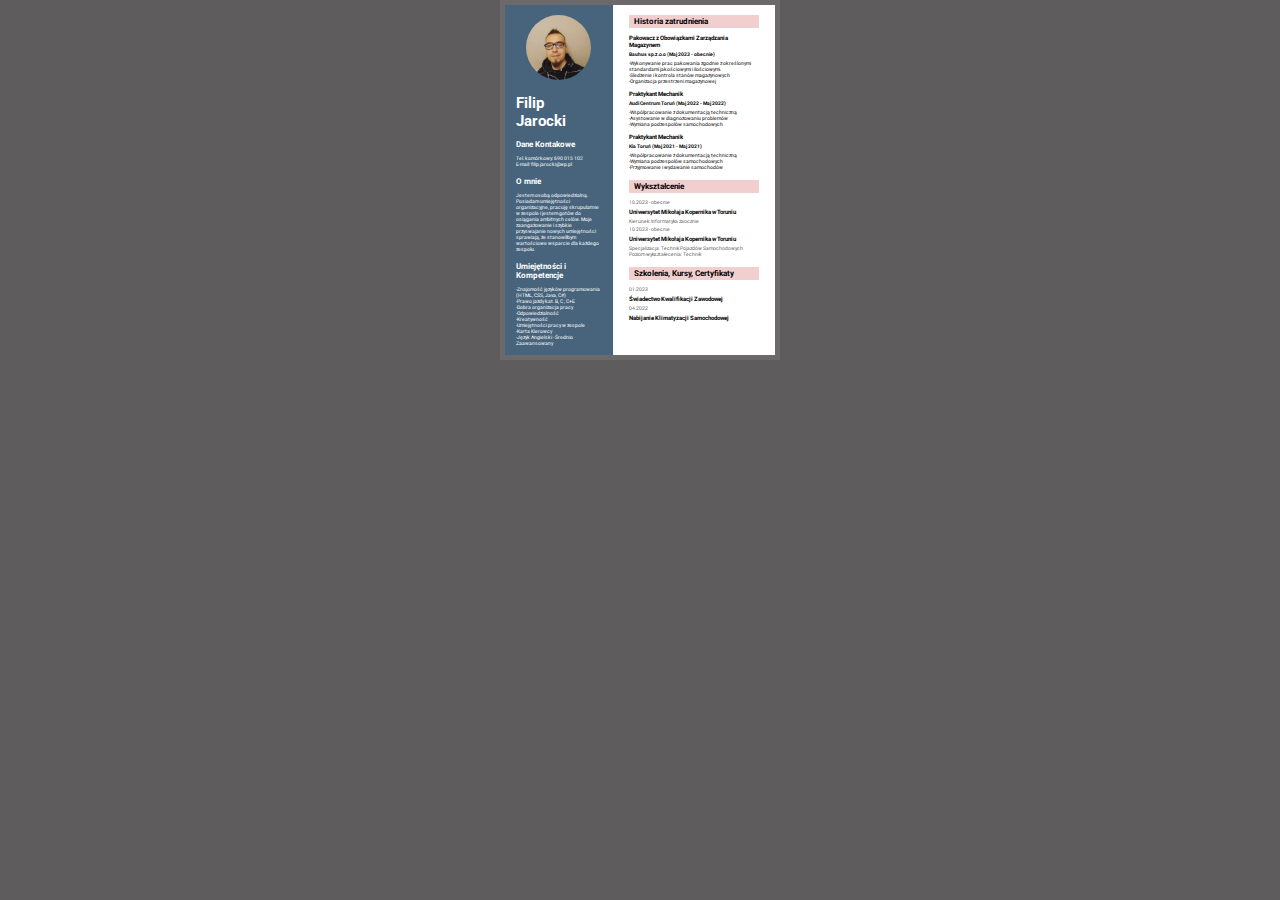
==== CV/index.html @ 524d9a41 "Add my CV" ====
<!DOCTYPE html>
<html lang="en">
  <head>
    <meta charset="UTF-8" />
    <meta name="viewport" content="width=device-width, initial-scale=1.0" />
    <title>Filip Jarocki</title>
    <link rel="stylesheet" href="style.css" />
    <link rel="preconnect" href="https://fonts.googleapis.com" />
    <link rel="preconnect" href="https://fonts.gstatic.com" crossorigin />
    <link rel="preconnect" href="https://fonts.googleapis.com">
<link rel="preconnect" href="https://fonts.gstatic.com" crossorigin>
<link href="https://fonts.googleapis.com/css2?family=Roboto:wght@100;300;700&display=swap" rel="stylesheet">
  </head>
  <body>
    <div id="container">
      <div id="left">
        <div class="col">
          <img id="profile" src="./grafika/zdjecie1.jpg" alt="obrazek" />

          <div id="name">
            <h5>Filip</h5>
            <h5>Jarocki</h5>
          </div>

          <p class="BigText">Dane Kontakowe</p>
          <div class="opis">
            <p>Tel. komórkowy: 690 015 102</p>
            <p>E-mail: filip.jarocki@wp.pl</p>
          </div>

          <p class="BigText">O mnie</p>
          <div class="opis">
            <p>
              Jestem osobą odpowiedzialną. Posiadam umiejętności organizacyjne,
              pracuję skrupulatnie w zespole i jestem gotów do osiągania
              ambitnych celów. Moje zaangażowanie i szybkie przyswajanie nowych
              umiejętności sprawiają, że stanowiłbym wartościowe wsparcie dla
              każdego zespołu.
            </p>
          </div>
          <p class="BigText">Umiejętności i Kompetencje</p>
          <div class="opis">
            <p>-Znajomość języków programowania (HTML, CSS, Java, C#)</p>
            <p>-Prawo jazdy kat. B, C , C+E</p>
            <p>-Dobra organizacja pracy</p>
            <p>-Odpowiedzialność</p>
            <p>-Kreatywność</p>
            <p>-Umiejętności pracy w zespole</p>
            <p>-Karta Kierowcy</p>
            <p>-Język Angielski - Średnio Zaawansowany</p>
          </div>
        </div>
      </div>

      <div id="right">

        <div class="col">

            <p class="BigText">Historia zatrudnienia</p>
          <div class="opis">
            <p class="stanowisko">Pakowacz z Obowiązkami Zarządzania
                Magazynem</p>
            <p class="firma">Bauhus sp.z.o.o (Maj 2023 - obecnie)</p>
            <p>-Wykonywanie prac pakowania zgodnie z określonymi
                standardami jakościowymi i ilościowymi.</p>
            <p>-Sledzenie i kontrola stanów magazynowych
            </p>
            <p>-Organizacja przestrzeni magazynowej</p>
          </div>

          <div class="opis">
            <p class="stanowisko">Praktykant Mechanik</p>
            <p class="firma">Audi Centrum Toruń (Maj 2022 - Maj 2022)</p>
            <p>-Współpracowanie z dokumentacją techniczną</p>
            <p>-Asystowanie w diagnozowaniu problemów</p>
            <p>-Wymiana podzespołów samochodowych</p>
          </div>

          <div class="opis">
            <p class="stanowisko">Praktykant Mechanik</p>
            <p class="firma">Kia Toruń (Maj 2021 - Maj 2021)
            </p>
            <p>-Współpracowanie z dokumentacją techniczną</p>
            <p>-Wymiana podzespołów samochodowych</p>
            <p>-Przyjmowanie i wydawanie samochodów</p>
          </div>


          <p class="BigText">Wykształcenie</p>
          <div class="opis">

            <p style="font-weight: 300; margin-top: 2px;">10.2023 - obecnie</p>
            <p class="stanowisko">Uniwersytet Mikołaja Kopernika w Toruniu</p>
            <p style="font-weight: 300 ;">Kierunek: Informatyka zaocznie</p>


            <p style="font-weight: 300; margin-top: 2px;">10.2023 - obecnie</p>
            <p class="stanowisko">Uniwersytet Mikołaja Kopernika w Toruniu</p>
            <p style="font-weight: 300 ;">Specjalizacja: Technik Pojazdów Samochodowych</p>
            <p style="font-weight: 300 ;">Poziom wykształecenia: Technik</p>
          </div>

          <p class="BigText">Szkolenia, Kursy, Certyfikaty</p>
          <div class="opis">

            <p style="font-weight: 300; margin-top: 2px;">01.2023</p>
            <p class="stanowisko">Świadectwo Kwalifikacji Zawodowej</p>
            <p style="font-weight: 300; margin-top: 2px;">04.2022</p>
            <p class="stanowisko">Nabijanie Klimatyzacji Samochodowej</p>


          </div>
          

          
        </div>

      </div>
    </div>
  </body>
</html>
---- CV/style.css ----
*{
    margin: 0;
    font-family: 'Roboto', sans-serif;
    
}
body{
    background-color: rgb(94, 92, 92);
    display: flex;
    justify-content: center;

}

#container{
    background-color: rgb(107, 105, 105);
    width: 270px;
    height: 350px;
    display: flex;
    flex-direction: row;
    padding: 5px;
}

#left{
    color: white;
    background-color: rgb(71, 100, 124);
    width: 40vw;
    text-align: center;
    display: flex;
    justify-content: center;
    
}
.col{
    
    width: 80%;
}

#profile{
    border-radius: 50%;
    width: 65px;
    height: 65px;
    margin:10px 0px 10px 0px;
}
.BigText{
    margin-top: 10px;
    font-size: 8px;
    font-weight: bold;
    text-align: left;
}
#name{
    text-align: left;
    font-size: 18px;
}

.opis{
    margin-top: 6px;
    font-size: 5px;
    text-align: left;
}


#right{
    background-color: white;
    width: 60vw;
    display: flex;
    justify-content: center;
}

#right .BigText{
    background-color: rgb(241, 207, 207);
    padding: 2px 5px;
}

.stanowisko{
    font-weight: bold;
    margin: 3px 0px;
    font-size: 6px;
}

.firma{
    font-weight: bold;
    margin: 3px 0px;
    font-size: 5px;
}
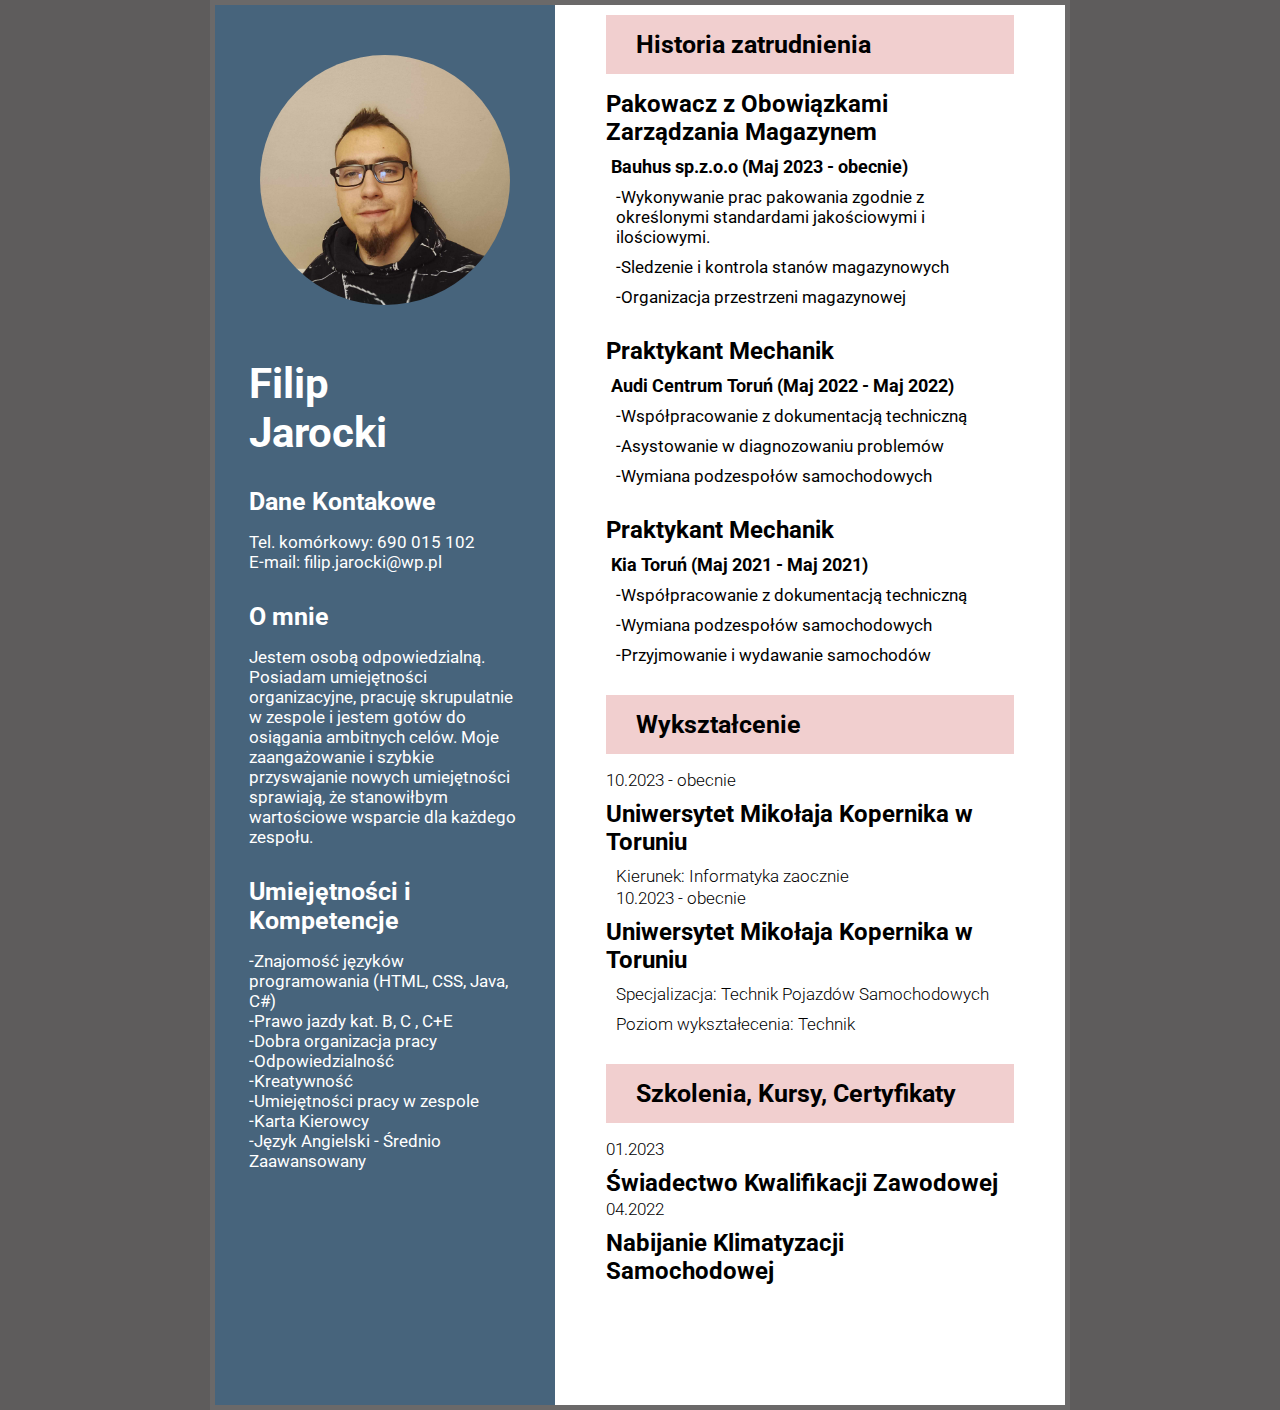
==== commit 0d7ef936: "Bigger Scale" ====
--- a/CV/index.html
+++ b/CV/index.html
@@ -61,28 +61,35 @@
             <p class="stanowisko">Pakowacz z Obowiązkami Zarządzania
                 Magazynem</p>
             <p class="firma">Bauhus sp.z.o.o (Maj 2023 - obecnie)</p>
-            <p>-Wykonywanie prac pakowania zgodnie z określonymi
-                standardami jakościowymi i ilościowymi.</p>
-            <p>-Sledzenie i kontrola stanów magazynowych
-            </p>
-            <p>-Organizacja przestrzeni magazynowej</p>
+              <div class="zadania">
+                <p>-Wykonywanie prac pakowania zgodnie z określonymi
+                    standardami jakościowymi i ilościowymi.</p>
+                <p>-Sledzenie i kontrola stanów magazynowych
+                </p>
+                <p>-Organizacja przestrzeni magazynowej</p>
+              </div>
           </div>
 
           <div class="opis">
             <p class="stanowisko">Praktykant Mechanik</p>
             <p class="firma">Audi Centrum Toruń (Maj 2022 - Maj 2022)</p>
-            <p>-Współpracowanie z dokumentacją techniczną</p>
-            <p>-Asystowanie w diagnozowaniu problemów</p>
-            <p>-Wymiana podzespołów samochodowych</p>
+              <div class="zadania">
+                <p>-Współpracowanie z dokumentacją techniczną</p>
+                <p>-Asystowanie w diagnozowaniu problemów</p>
+                <p>-Wymiana podzespołów samochodowych</p>
+              </div>
+            
           </div>
 
           <div class="opis">
             <p class="stanowisko">Praktykant Mechanik</p>
             <p class="firma">Kia Toruń (Maj 2021 - Maj 2021)
             </p>
-            <p>-Współpracowanie z dokumentacją techniczną</p>
-            <p>-Wymiana podzespołów samochodowych</p>
-            <p>-Przyjmowanie i wydawanie samochodów</p>
+              <div class="zadania">
+                <p>-Współpracowanie z dokumentacją techniczną</p>
+                <p>-Wymiana podzespołów samochodowych</p>
+                <p>-Przyjmowanie i wydawanie samochodów</p>
+              </div>
           </div>
 
 
@@ -91,13 +98,12 @@
 
             <p style="font-weight: 300; margin-top: 2px;">10.2023 - obecnie</p>
             <p class="stanowisko">Uniwersytet Mikołaja Kopernika w Toruniu</p>
-            <p style="font-weight: 300 ;">Kierunek: Informatyka zaocznie</p>
+            <p class="zadania" style="font-weight: 300 ;">Kierunek: Informatyka zaocznie</p>
 
-
-            <p style="font-weight: 300; margin-top: 2px;">10.2023 - obecnie</p>
+            <p class="zadania" style="font-weight: 300; margin-top: 2px;">10.2023 - obecnie</p>
             <p class="stanowisko">Uniwersytet Mikołaja Kopernika w Toruniu</p>
-            <p style="font-weight: 300 ;">Specjalizacja: Technik Pojazdów Samochodowych</p>
-            <p style="font-weight: 300 ;">Poziom wykształecenia: Technik</p>
+            <p class="zadania" style="font-weight: 300 ;">Specjalizacja: Technik Pojazdów Samochodowych</p>
+            <p class="zadania" style="font-weight: 300 ;">Poziom wykształecenia: Technik</p>
           </div>
 
           <p class="BigText">Szkolenia, Kursy, Certyfikaty</p>
--- a/CV/style.css
+++ b/CV/style.css
@@ -12,8 +12,8 @@
 
 #container{
     background-color: rgb(107, 105, 105);
-    width: 270px;
-    height: 350px;
+    width: 850px;
+    height: 1400px;
     display: flex;
     flex-direction: row;
     padding: 5px;
@@ -35,25 +35,26 @@
 
 #profile{
     border-radius: 50%;
-    width: 65px;
-    height: 65px;
-    margin:10px 0px 10px 0px;
+    width: 250px;
+    height: 250px;
+    margin:50px 0px 50px 0px;
 }
 .BigText{
-    margin-top: 10px;
-    font-size: 8px;
+    margin-top: 30px;
+    font-size: 25px;
     font-weight: bold;
     text-align: left;
 }
 #name{
     text-align: left;
-    font-size: 18px;
+    font-size: 50px;
 }
 
 .opis{
-    margin-top: 6px;
-    font-size: 5px;
+    margin-top: 16px;
+    font-size: 17px;
     text-align: left;
+    margin-bottom: 30px;
 }
 
 
@@ -66,17 +67,24 @@
 
 #right .BigText{
     background-color: rgb(241, 207, 207);
-    padding: 2px 5px;
+    padding: 15px 30px;
 }
 
 .stanowisko{
     font-weight: bold;
-    margin: 3px 0px;
-    font-size: 6px;
+    margin-top: 5000px;
+    font-size: 24px;
 }
 
 .firma{
     font-weight: bold;
     margin: 3px 0px;
-    font-size: 5px;
+    font-size: 18px;
+    margin-left: 5px;
 }
+#right p{
+    margin-top: 10px;
+}
+.zadania{
+    margin-left: 10px;
+}
